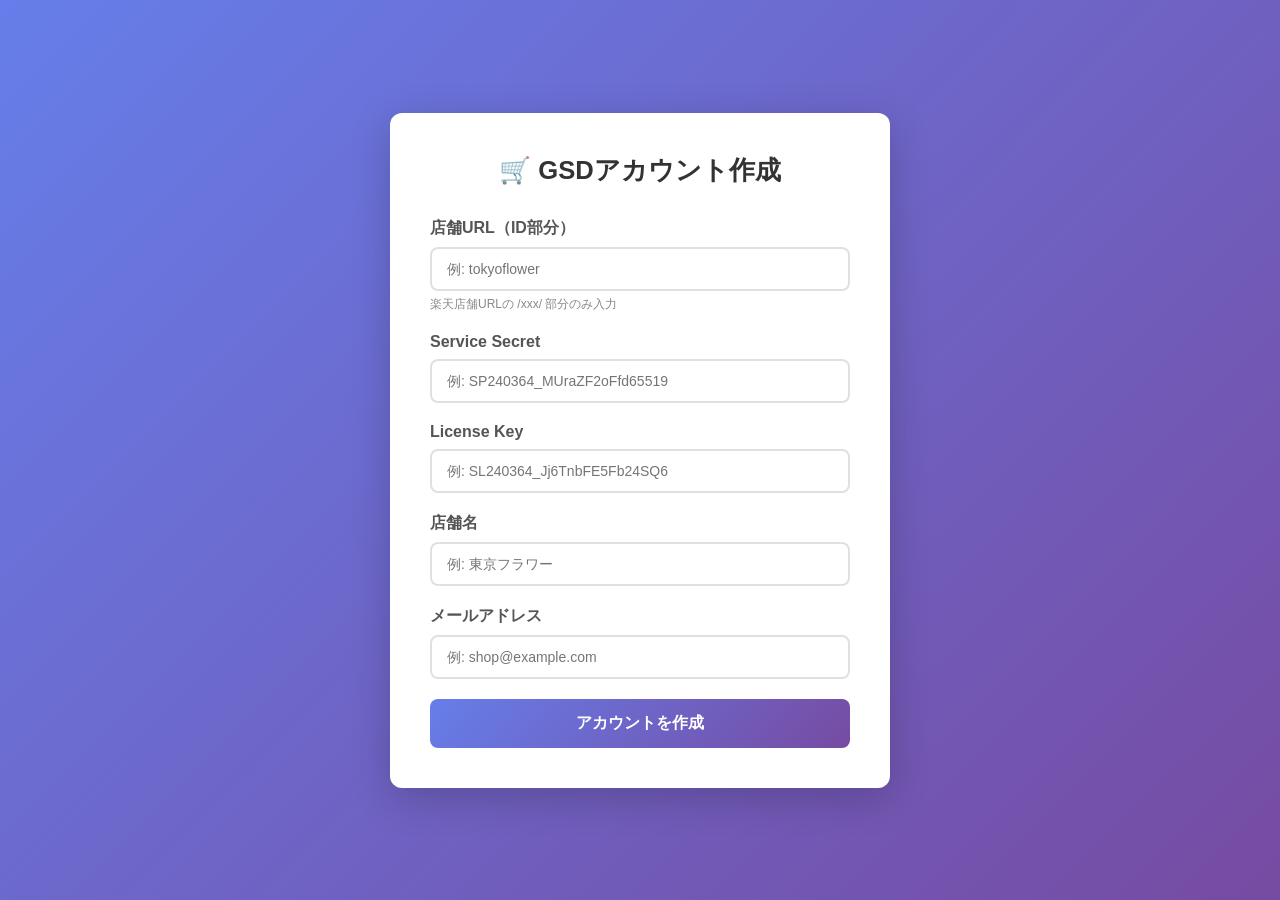
==== index.html @ 91263e31 "Update index.html" ====
<!DOCTYPE html>
<html lang="ja">
<head>
  <meta charset="UTF-8">
  <meta name="viewport" content="width=device-width, initial-scale=1.0">
  <title>GSDアカウント作成</title>
  <style>
    * { box-sizing: border-box; }
    body {
      font-family: 'Helvetica Neue', Arial, 'Hiragino Kaku Gothic ProN', sans-serif;
      background: linear-gradient(135deg, #667eea 0%, #764ba2 100%);
      min-height: 100vh;
      margin: 0;
      padding: 20px;
      display: flex;
      justify-content: center;
      align-items: center;
    }
    .container {
      background: #fff;
      max-width: 500px;
      width: 100%;
      padding: 40px;
      border-radius: 12px;
      box-shadow: 0 10px 40px rgba(0,0,0,0.2);
    }
    h1 {
      text-align: center;
      color: #333;
      margin: 0 0 30px 0;
      font-size: 1.6em;
    }
    .form-group { margin-bottom: 20px; }
    label {
      display: block;
      margin-bottom: 8px;
      font-weight: 600;
      color: #555;
    }
    input[type="text"],
    input[type="email"] {
      width: 100%;
      padding: 12px 15px;
      border: 2px solid #e0e0e0;
      border-radius: 8px;
      font-size: 14px;
      transition: border-color 0.3s;
    }
    input:focus {
      outline: none;
      border-color: #667eea;
    }
    .submit-btn {
      width: 100%;
      padding: 14px;
      background: linear-gradient(135deg, #667eea 0%, #764ba2 100%);
      color: #fff;
      border: none;
      border-radius: 8px;
      font-size: 16px;
      font-weight: 600;
      cursor: pointer;
      transition: transform 0.2s;
    }
    .submit-btn:hover:not(:disabled) {
      transform: translateY(-2px);
    }
    .submit-btn:disabled {
      background: #ccc;
      cursor: not-allowed;
    }
    .message {
      margin-top: 20px;
      padding: 15px;
      border-radius: 8px;
      text-align: center;
    }
    .message.success {
      background: #d4edda;
      color: #155724;
    }
    .message.error {
      background: #f8d7da;
      color: #721c24;
    }
    .message.loading {
      background: #e7f3ff;
      color: #004085;
    }
    .help-text {
      font-size: 12px;
      color: #888;
      margin-top: 5px;
    }
    .spinner {
      display: inline-block;
      width: 16px;
      height: 16px;
      border: 2px solid #004085;
      border-radius: 50%;
      border-top-color: transparent;
      animation: spin 1s linear infinite;
      margin-right: 8px;
      vertical-align: middle;
    }
    @keyframes spin { to { transform: rotate(360deg); } }
  </style>
</head>
<body>
  <div class="container">
    <h1>🛒 GSDアカウント作成</h1>
    
    <form id="accountForm">
      <div class="form-group">
        <label for="id">店舗URL（ID部分）</label>
        <input type="text" id="id" name="id" placeholder="例: tokyoflower" required>
        <p class="help-text">楽天店舗URLの /xxx/ 部分のみ入力</p>
      </div>
      
      <div class="form-group">
        <label for="serviceSecret">Service Secret</label>
        <input type="text" id="serviceSecret" name="serviceSecret" 
               placeholder="例: SP240364_MUraZF2oFfd65519" required>
      </div>
      
      <div class="form-group">
        <label for="licenseKey">License Key</label>
        <input type="text" id="licenseKey" name="licenseKey" 
               placeholder="例: SL240364_Jj6TnbFE5Fb24SQ6" required>
      </div>
      
      <div class="form-group">
        <label for="sname">店舗名</label>
        <input type="text" id="sname" name="sname" placeholder="例: 東京フラワー" required>
      </div>
      
      <div class="form-group">
        <label for="email">メールアドレス</label>
        <input type="email" id="email" name="email" placeholder="例: shop@example.com" required>
      </div>
      
      <button type="submit" class="submit-btn" id="submitBtn">アカウントを作成</button>
    </form>
    
    <div id="message"></div>
  </div>

  <script>
    // ★★★ GASのWebアプリURLを設定 ★★★
    const GAS_URL = 'https://script.google.com/macros/s/AKfycbxuR0q6FseR6zyvPygFVU2NX4Rm9BX-T9QOjLFZV1f7UPzDhIFjhaIJTuYsmEqLu8R-/exec';
    
    const form = document.getElementById('accountForm');
    const submitBtn = document.getElementById('submitBtn');
    const messageDiv = document.getElementById('message');
    
    // バリデーション
    function validateForm(data) {
      if (!/^SL\d{6}_.+$/.test(data.licenseKey)) {
        return 'License Keyの形式が不正です';
      }
      if (!/^SP\d{6}_.+$/.test(data.serviceSecret)) {
        return 'Service Secretの形式が不正です';
      }
      if (!/^[^\s@]+@[^\s@]+\.[^\s@]+$/.test(data.email)) {
        return 'メールアドレスの形式が不正です';
      }
      
      const licenseId = data.licenseKey.match(/^SL(\d{6})_/)[1];
      const serviceId = data.serviceSecret.match(/^SP(\d{6})_/)[1];
      if (licenseId !== serviceId) {
        return 'License KeyとService Secretの店舗IDが一致しません';
      }
      return null;
    }
    
    function showMessage(type, text) {
      messageDiv.className = 'message ' + type;
      messageDiv.innerHTML = text;
      messageDiv.style.display = 'block';
    }
    
    form.addEventListener('submit', async (e) => {
      e.preventDefault();
      
      const formData = new FormData(form);
      const data = {
        endpoint: '/account/create',  // 既存APIパターンに合わせる
        data: {}
      };
      formData.forEach((value, key) => {
        data.data[key] = value.trim();
      });
      
      // バリデーション
      const error = validateForm(data.data);
      if (error) {
        showMessage('error', error);
        return;
      }
      
      submitBtn.disabled = true;
      submitBtn.textContent = '送信中...';
      showMessage('loading', '<span class="spinner"></span>アカウントを作成しています...');
      
      try {
        const response = await fetch(GAS_URL, {
          method: 'POST',
          headers: { 'Content-Type': 'text/plain' },  // CORSを避けるため
          body: JSON.stringify(data)
        });
        
        const result = await response.json();
        
        if (result.status === 'success') {
          showMessage('success', 
            '✅ ' + result.message + '<br><br>' +
            '確認メールをご確認ください。'
          );
          form.reset();
        } else {
          showMessage('error', '❌ ' + (result.message || '登録に失敗しました'));
        }
        
      } catch (err) {
        // fetchが失敗した場合（CORSなど）
        showMessage('success', 
          '✅ 登録リクエストを送信しました！<br><br>' +
          '確認メールが届くまでお待ちください。'
        );
        form.reset();
      } finally {
        submitBtn.disabled = false;
        submitBtn.textContent = 'アカウントを作成';
      }
    });
  </script>
</body>
</html>
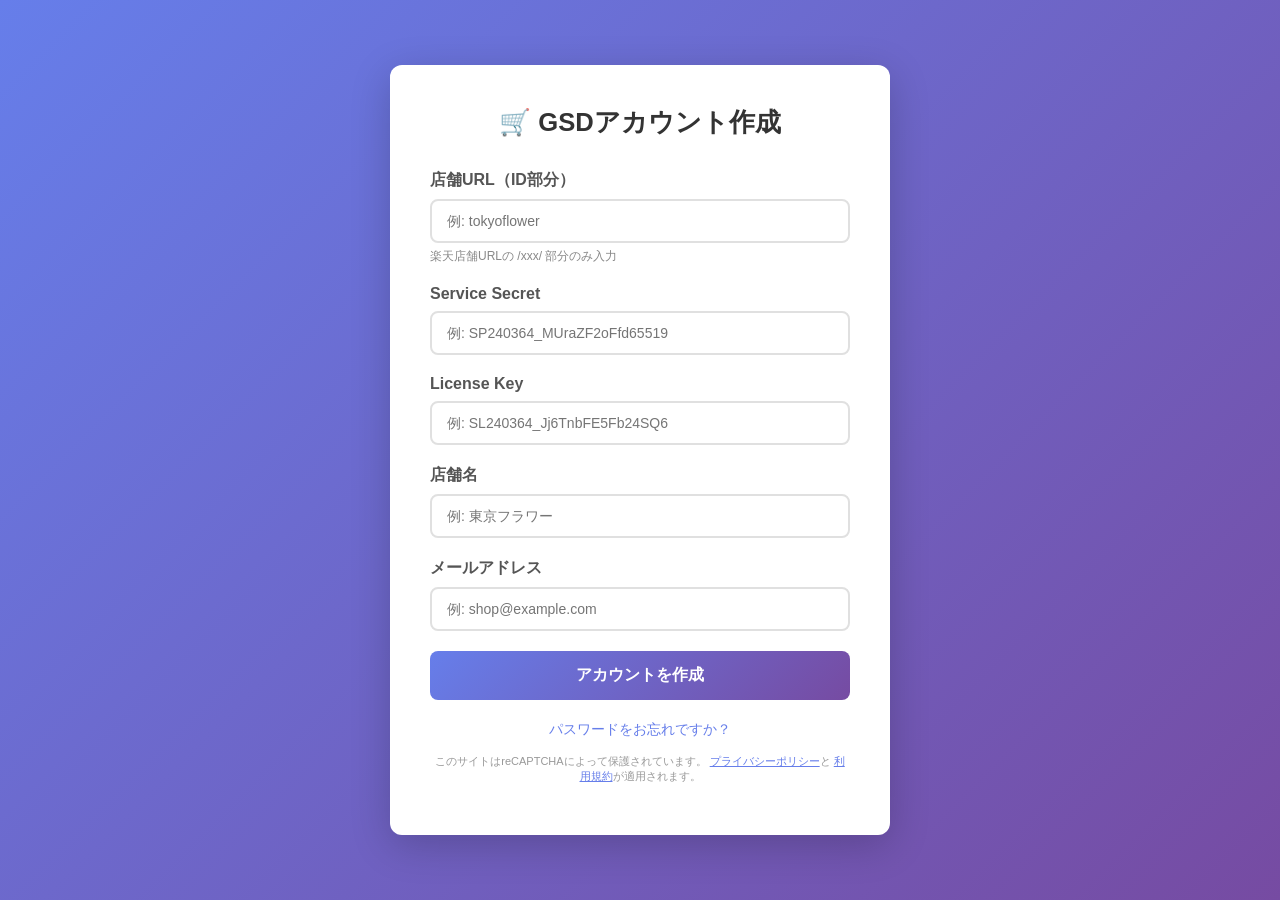
==== commit ad60a6d3: "Update index.html" ====
--- a/index.html
+++ b/index.html
@@ -4,6 +4,8 @@
   <meta charset="UTF-8">
   <meta name="viewport" content="width=device-width, initial-scale=1.0">
   <title>GSDアカウント作成</title>
+  <!-- reCAPTCHA v3 -->
+  <script src="https://www.google.com/recaptcha/api.js?render=YOUR_SITE_KEY"></script>
   <style>
     * { box-sizing: border-box; }
     body {
@@ -74,24 +76,12 @@
       padding: 15px;
       border-radius: 8px;
       text-align: center;
-    }
-    .message.success {
-      background: #d4edda;
-      color: #155724;
-    }
-    .message.error {
-      background: #f8d7da;
-      color: #721c24;
-    }
-    .message.loading {
-      background: #e7f3ff;
-      color: #004085;
-    }
-    .help-text {
-      font-size: 12px;
-      color: #888;
-      margin-top: 5px;
-    }
+      display: none;
+    }
+    .message.success { background: #d4edda; color: #155724; display: block; }
+    .message.error { background: #f8d7da; color: #721c24; display: block; }
+    .message.loading { background: #e7f3ff; color: #004085; display: block; }
+    .help-text { font-size: 12px; color: #888; margin-top: 5px; }
     .spinner {
       display: inline-block;
       width: 16px;
@@ -104,6 +94,23 @@
       vertical-align: middle;
     }
     @keyframes spin { to { transform: rotate(360deg); } }
+    .links {
+      margin-top: 20px;
+      text-align: center;
+    }
+    .links a {
+      color: #667eea;
+      text-decoration: none;
+      font-size: 14px;
+    }
+    .links a:hover { text-decoration: underline; }
+    .recaptcha-notice {
+      font-size: 11px;
+      color: #999;
+      text-align: center;
+      margin-top: 15px;
+    }
+    .recaptcha-notice a { color: #667eea; }
   </style>
 </head>
 <body>
@@ -143,11 +150,22 @@
     </form>
     
     <div id="message"></div>
+    
+    <div class="links">
+      <a href="reset-request.html">パスワードをお忘れですか？</a>
+    </div>
+    
+    <p class="recaptcha-notice">
+      このサイトはreCAPTCHAによって保護されています。
+      <a href="https://policies.google.com/privacy" target="_blank">プライバシーポリシー</a>と
+      <a href="https://policies.google.com/terms" target="_blank">利用規約</a>が適用されます。
+    </p>
   </div>
 
   <script>
-    // ★★★ GASのWebアプリURLを設定 ★★★
-    const GAS_URL = 'https://script.google.com/macros/s/AKfycbxuR0q6FseR6zyvPygFVU2NX4Rm9BX-T9QOjLFZV1f7UPzDhIFjhaIJTuYsmEqLu8R-/exec';
+    // ★★★ 設定 ★★★
+    const GAS_URL = 'https://script.google.com/macros/s/YOUR_DEPLOYMENT_ID/exec';
+    const RECAPTCHA_SITE_KEY = 'YOUR_SITE_KEY';  // reCAPTCHAサイトキー
     
     const form = document.getElementById('accountForm');
     const submitBtn = document.getElementById('submitBtn');
@@ -176,23 +194,19 @@
     function showMessage(type, text) {
       messageDiv.className = 'message ' + type;
       messageDiv.innerHTML = text;
-      messageDiv.style.display = 'block';
     }
     
     form.addEventListener('submit', async (e) => {
       e.preventDefault();
       
       const formData = new FormData(form);
-      const data = {
-        endpoint: '/account/create',  // 既存APIパターンに合わせる
-        data: {}
-      };
+      const data = {};
       formData.forEach((value, key) => {
-        data.data[key] = value.trim();
+        data[key] = value.trim();
       });
       
       // バリデーション
-      const error = validateForm(data.data);
+      const error = validateForm(data);
       if (error) {
         showMessage('error', error);
         return;
@@ -203,10 +217,17 @@
       showMessage('loading', '<span class="spinner"></span>アカウントを作成しています...');
       
       try {
+        // reCAPTCHAトークンを取得
+        const recaptchaToken = await grecaptcha.execute(RECAPTCHA_SITE_KEY, { action: 'account_create' });
+        
         const response = await fetch(GAS_URL, {
           method: 'POST',
-          headers: { 'Content-Type': 'text/plain' },  // CORSを避けるため
-          body: JSON.stringify(data)
+          headers: { 'Content-Type': 'text/plain' },
+          body: JSON.stringify({
+            endpoint: '/account/create',
+            data: data,
+            recaptchaToken: recaptchaToken  // reCAPTCHAトークンを追加
+          })
         });
         
         const result = await response.json();
@@ -222,12 +243,7 @@
         }
         
       } catch (err) {
-        // fetchが失敗した場合（CORSなど）
-        showMessage('success', 
-          '✅ 登録リクエストを送信しました！<br><br>' +
-          '確認メールが届くまでお待ちください。'
-        );
-        form.reset();
+        showMessage('error', '❌ 通信エラーが発生しました。しばらく経ってから再度お試しください。');
       } finally {
         submitBtn.disabled = false;
         submitBtn.textContent = 'アカウントを作成';
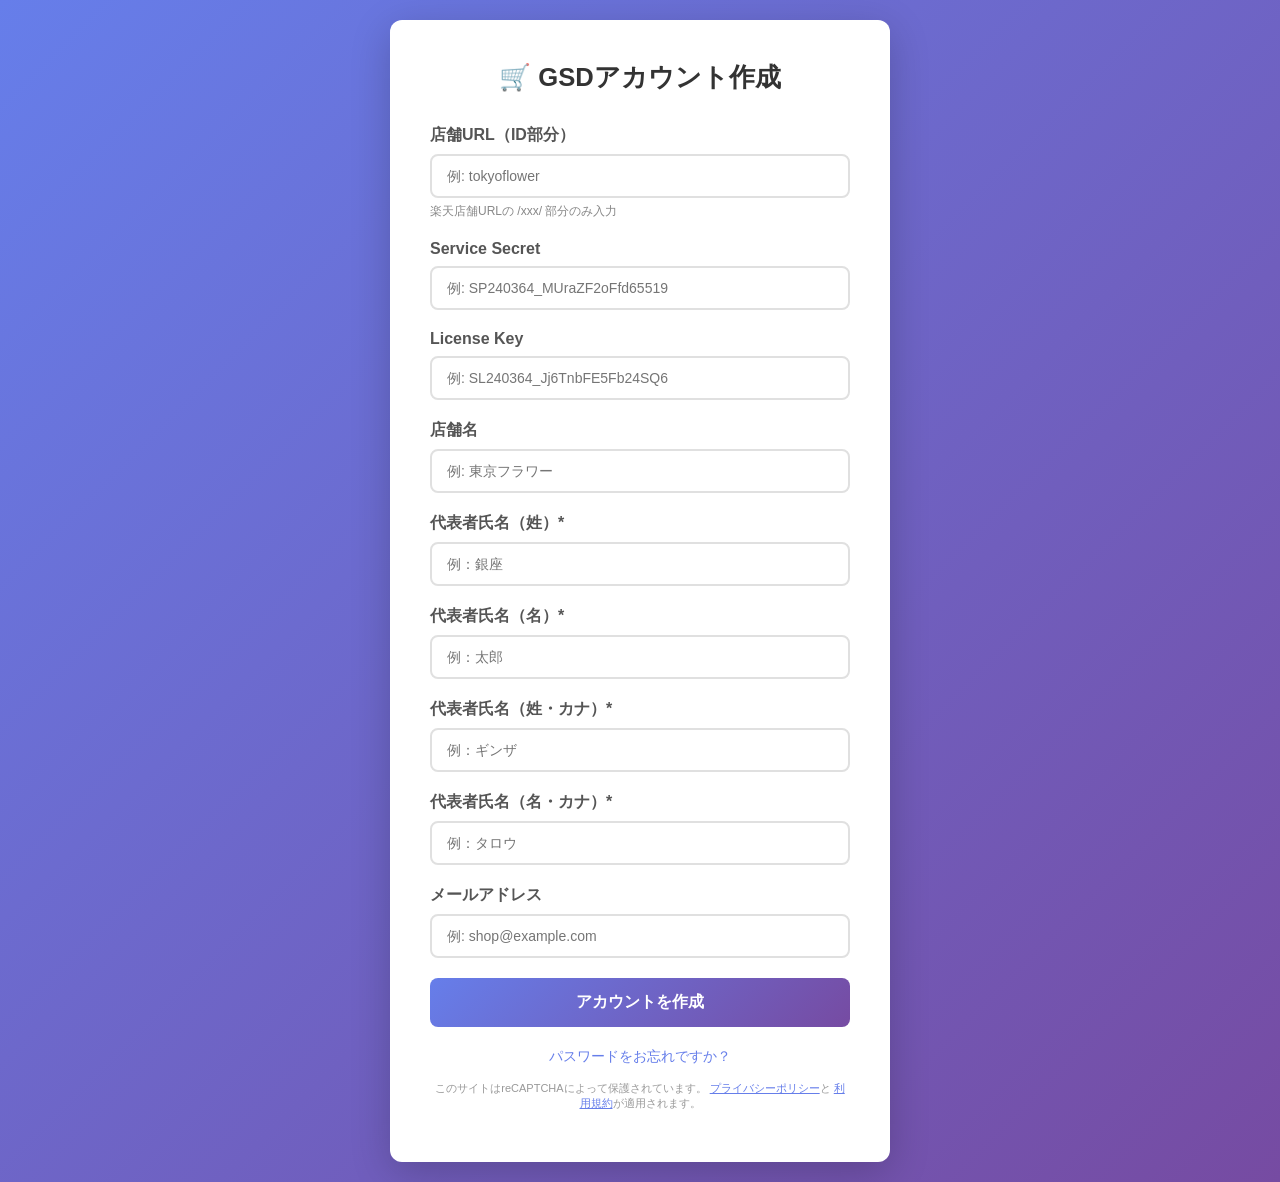
==== commit a1af5208: "会費ペイ連携: 氏名4フィールド追加" ====
--- a/index.html
+++ b/index.html
@@ -5,7 +5,7 @@
   <meta name="viewport" content="width=device-width, initial-scale=1.0">
   <title>GSDアカウント作成</title>
   <!-- reCAPTCHA v3 -->
-  <script src="https://www.google.com/recaptcha/api.js?render=YOUR_SITE_KEY"></script>
+  <script src="https://www.google.com/recaptcha/api.js?render=6LfpP14sAAAAAPFL0gSo_Ze_h8C91VsEC247xkDD"></script>
   <style>
     * { box-sizing: border-box; }
     body {
@@ -140,7 +140,28 @@
         <label for="sname">店舗名</label>
         <input type="text" id="sname" name="sname" placeholder="例: 東京フラワー" required>
       </div>
-      
+
+      <div class="form-group">
+        <label for="last_name">代表者氏名（姓）<span class="required">*</span></label>
+        <input type="text" id="last_name" name="last_name" required maxlength="20"
+               placeholder="例：銀座">
+      </div>
+      <div class="form-group">
+        <label for="first_name">代表者氏名（名）<span class="required">*</span></label>
+        <input type="text" id="first_name" name="first_name" required maxlength="20"
+               placeholder="例：太郎">
+      </div>
+      <div class="form-group">
+        <label for="last_name_kana">代表者氏名（姓・カナ）<span class="required">*</span></label>
+        <input type="text" id="last_name_kana" name="last_name_kana" required maxlength="20"
+               placeholder="例：ギンザ">
+      </div>
+      <div class="form-group">
+        <label for="first_name_kana">代表者氏名（名・カナ）<span class="required">*</span></label>
+        <input type="text" id="first_name_kana" name="first_name_kana" required maxlength="20"
+               placeholder="例：タロウ">
+      </div>
+
       <div class="form-group">
         <label for="email">メールアドレス</label>
         <input type="email" id="email" name="email" placeholder="例: shop@example.com" required>
@@ -164,8 +185,8 @@
 
   <script>
     // ★★★ 設定 ★★★
-    const GAS_URL = 'https://script.google.com/macros/s/YOUR_DEPLOYMENT_ID/exec';
-    const RECAPTCHA_SITE_KEY = 'YOUR_SITE_KEY';  // reCAPTCHAサイトキー
+    const GAS_URL = 'https://script.google.com/macros/s/AKfycbxuR0q6FseR6zyvPygFVU2NX4Rm9BX-T9QOjLFZV1f7UPzDhIFjhaIJTuYsmEqLu8R-/exec';
+    const RECAPTCHA_SITE_KEY = '6LfpP14sAAAAAPFL0gSo_Ze_h8C91VsEC247xkDD';  // reCAPTCHA
     
     const form = document.getElementById('accountForm');
     const submitBtn = document.getElementById('submitBtn');
@@ -196,59 +217,82 @@
       messageDiv.innerHTML = text;
     }
     
-    form.addEventListener('submit', async (e) => {
-      e.preventDefault();
-      
-      const formData = new FormData(form);
-      const data = {};
-      formData.forEach((value, key) => {
-        data[key] = value.trim();
-      });
-      
-      // バリデーション
-      const error = validateForm(data);
-      if (error) {
-        showMessage('error', error);
-        return;
-      }
-      
-      submitBtn.disabled = true;
-      submitBtn.textContent = '送信中...';
-      showMessage('loading', '<span class="spinner"></span>アカウントを作成しています...');
-      
-      try {
-        // reCAPTCHAトークンを取得
-        const recaptchaToken = await grecaptcha.execute(RECAPTCHA_SITE_KEY, { action: 'account_create' });
-        
-        const response = await fetch(GAS_URL, {
-          method: 'POST',
-          headers: { 'Content-Type': 'text/plain' },
-          body: JSON.stringify({
-            endpoint: '/account/create',
-            data: data,
-            recaptchaToken: recaptchaToken  // reCAPTCHAトークンを追加
-          })
-        });
-        
-        const result = await response.json();
-        
-        if (result.status === 'success') {
-          showMessage('success', 
-            '✅ ' + result.message + '<br><br>' +
-            '確認メールをご確認ください。'
-          );
-          form.reset();
-        } else {
-          showMessage('error', '❌ ' + (result.message || '登録に失敗しました'));
-        }
-        
-      } catch (err) {
-        showMessage('error', '❌ 通信エラーが発生しました。しばらく経ってから再度お試しください。');
-      } finally {
-        submitBtn.disabled = false;
-        submitBtn.textContent = 'アカウントを作成';
-      }
+form.addEventListener('submit', async (e) => {
+  e.preventDefault();
+  
+  const formData = new FormData(form);
+  const data = {};
+  formData.forEach((value, key) => {
+    data[key] = value.trim();
+  });
+  
+  // バリデーション
+  const error = validateForm(data);
+  if (error) {
+    showMessage('error', error);
+    return;
+  }
+
+  const kanaPattern = /^[ァ-ヶー]+$/;
+  if (!kanaPattern.test(data.last_name_kana) || !kanaPattern.test(data.first_name_kana)) {
+    showMessage('error', 'カナ氏名はカタカナで入力してください');
+    return;
+  }
+
+  submitBtn.disabled = true;
+  submitBtn.textContent = '送信中...';
+  showMessage('loading', '<span class="spinner"></span>アカウントを作成しています...');
+  
+  try {
+    // reCAPTCHAトークンを取得（エラーハンドリング追加）
+    let recaptchaToken = '';
+    try {
+      if (typeof grecaptcha !== 'undefined') {
+        recaptchaToken = await grecaptcha.execute(RECAPTCHA_SITE_KEY, { action: 'account_create' });
+        console.log('reCAPTCHA token取得成功');
+      } else {
+        console.log('grecaptchaが未定義です');
+      }
+    } catch (recaptchaError) {
+      console.error('reCAPTCHAエラー:', recaptchaError);
+      // reCAPTCHAエラーでも続行（GAS側でスキップされる）
+    }
+    
+    console.log('GASにリクエスト送信:', GAS_URL);
+    
+    const response = await fetch(GAS_URL, {
+      method: 'POST',
+      headers: { 'Content-Type': 'text/plain' },
+      body: JSON.stringify({
+        endpoint: '/account/create',
+        data: data,
+        recaptchaToken: recaptchaToken
+      })
     });
+    
+    console.log('レスポンス受信:', response.status);
+    
+    const result = await response.json();
+    console.log('結果:', result);
+    
+    if (result.status === 'success') {
+      showMessage('success', 
+        '✅ ' + result.message + '<br><br>' +
+        '確認メールをご確認ください。'
+      );
+      form.reset();
+    } else {
+      showMessage('error', '❌ ' + (result.message || '登録に失敗しました'));
+    }
+    
+  } catch (err) {
+    console.error('通信エラー詳細:', err);
+    showMessage('error', '❌ 通信エラー: ' + err.message);
+  } finally {
+    submitBtn.disabled = false;
+    submitBtn.textContent = 'アカウントを作成';
+  }
+});
   </script>
 </body>
 </html>
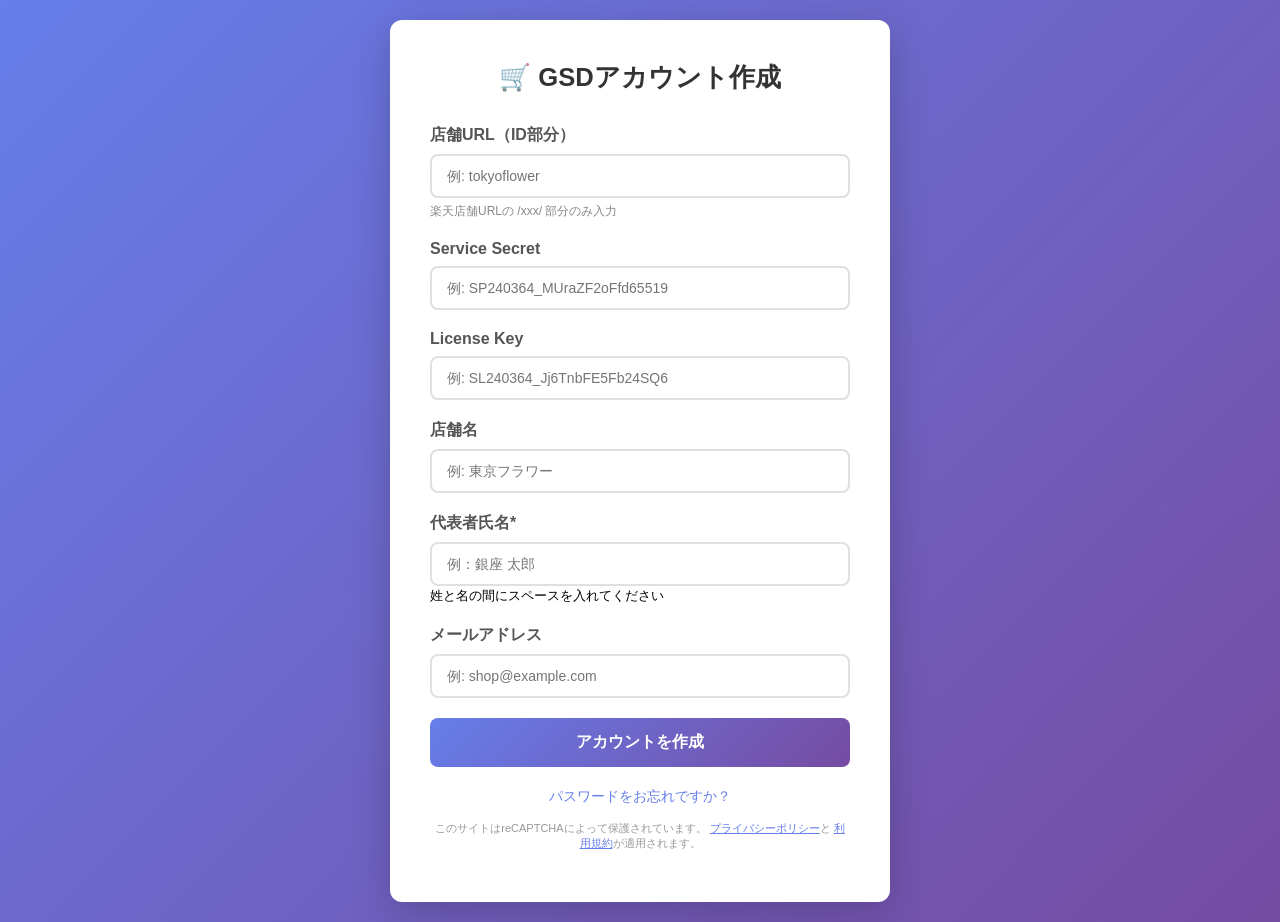
==== commit 653424f8: "会費ペイ連携: 氏名フィールドを1項目に簡略化" ====
--- a/index.html
+++ b/index.html
@@ -142,24 +142,10 @@
       </div>
 
       <div class="form-group">
-        <label for="last_name">代表者氏名（姓）<span class="required">*</span></label>
-        <input type="text" id="last_name" name="last_name" required maxlength="20"
-               placeholder="例：銀座">
-      </div>
-      <div class="form-group">
-        <label for="first_name">代表者氏名（名）<span class="required">*</span></label>
-        <input type="text" id="first_name" name="first_name" required maxlength="20"
-               placeholder="例：太郎">
-      </div>
-      <div class="form-group">
-        <label for="last_name_kana">代表者氏名（姓・カナ）<span class="required">*</span></label>
-        <input type="text" id="last_name_kana" name="last_name_kana" required maxlength="20"
-               placeholder="例：ギンザ">
-      </div>
-      <div class="form-group">
-        <label for="first_name_kana">代表者氏名（名・カナ）<span class="required">*</span></label>
-        <input type="text" id="first_name_kana" name="first_name_kana" required maxlength="20"
-               placeholder="例：タロウ">
+        <label for="representative_name">代表者氏名<span class="required">*</span></label>
+        <input type="text" id="representative_name" name="representative_name" required
+               maxlength="40" placeholder="例：銀座 太郎">
+        <small>姓と名の間にスペースを入れてください</small>
       </div>
 
       <div class="form-group">
@@ -233,12 +219,6 @@
     return;
   }
 
-  const kanaPattern = /^[ァ-ヶー]+$/;
-  if (!kanaPattern.test(data.last_name_kana) || !kanaPattern.test(data.first_name_kana)) {
-    showMessage('error', 'カナ氏名はカタカナで入力してください');
-    return;
-  }
-
   submitBtn.disabled = true;
   submitBtn.textContent = '送信中...';
   showMessage('loading', '<span class="spinner"></span>アカウントを作成しています...');
